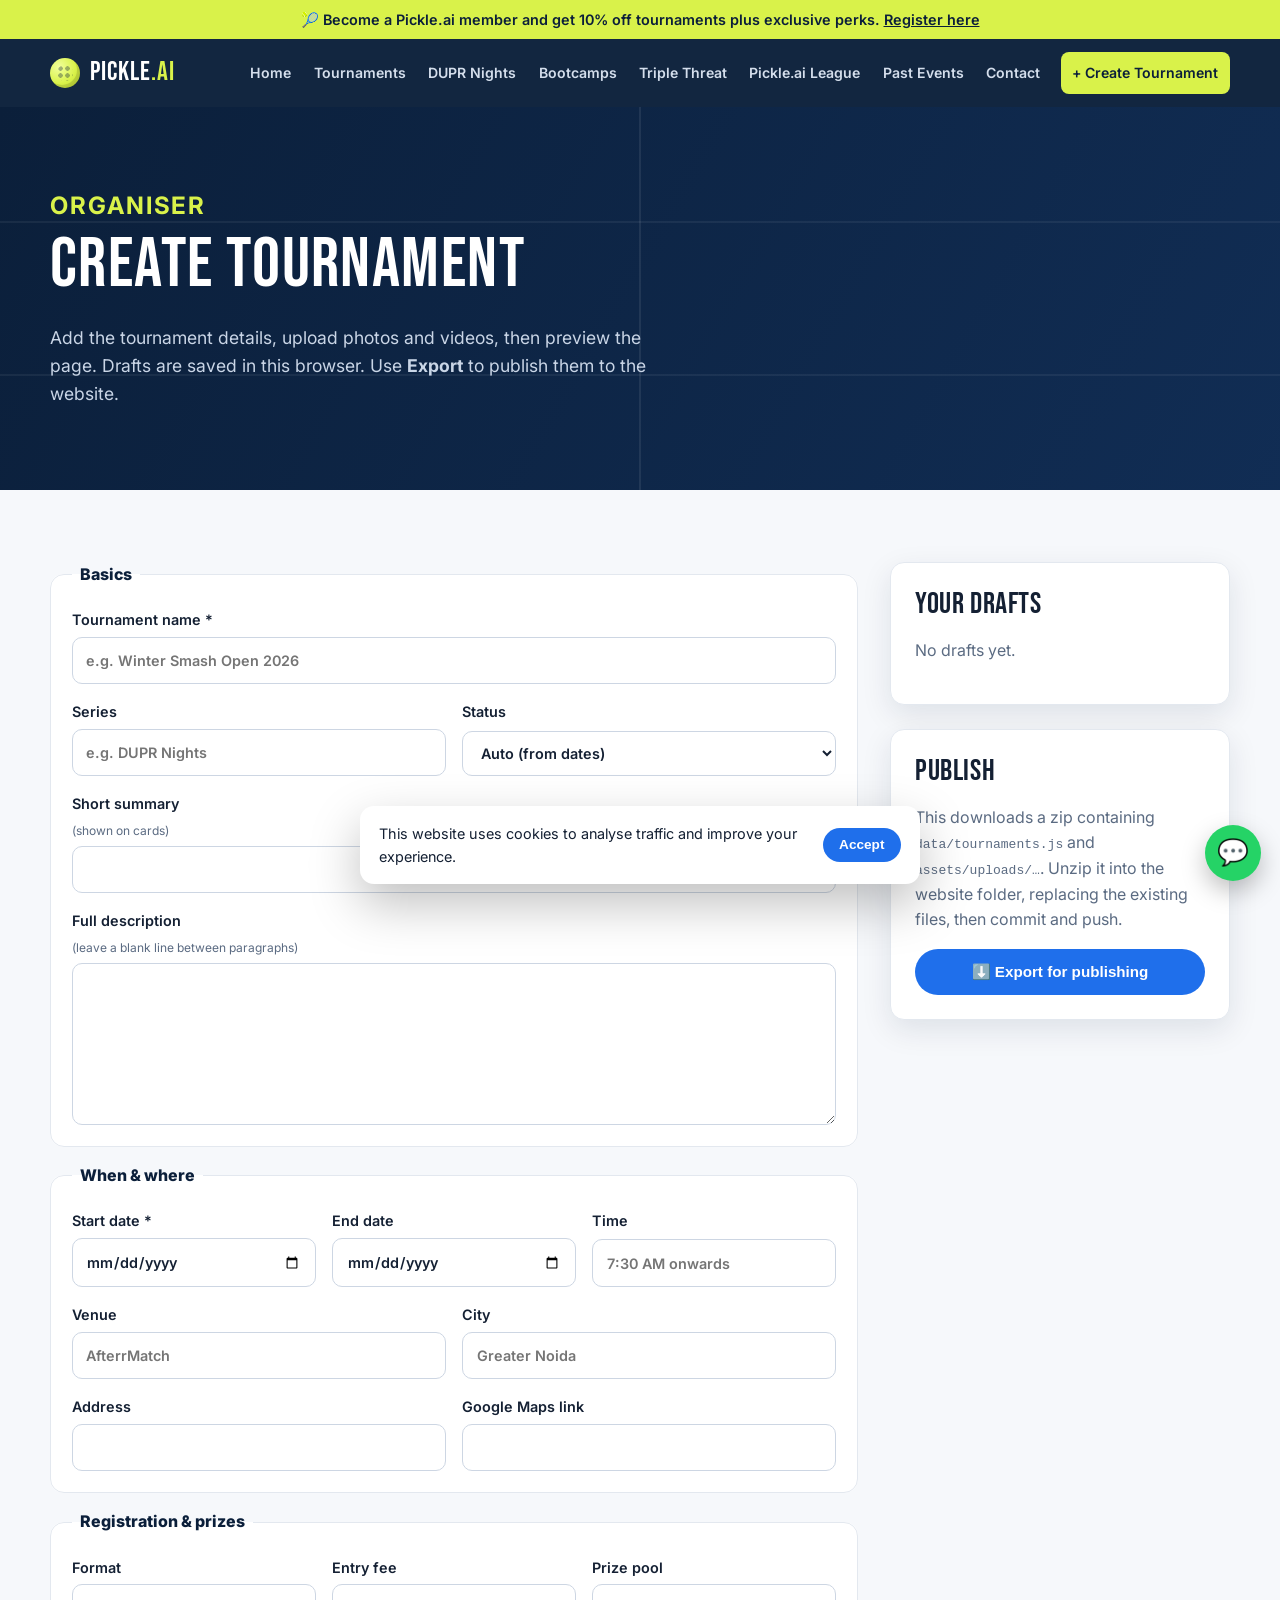
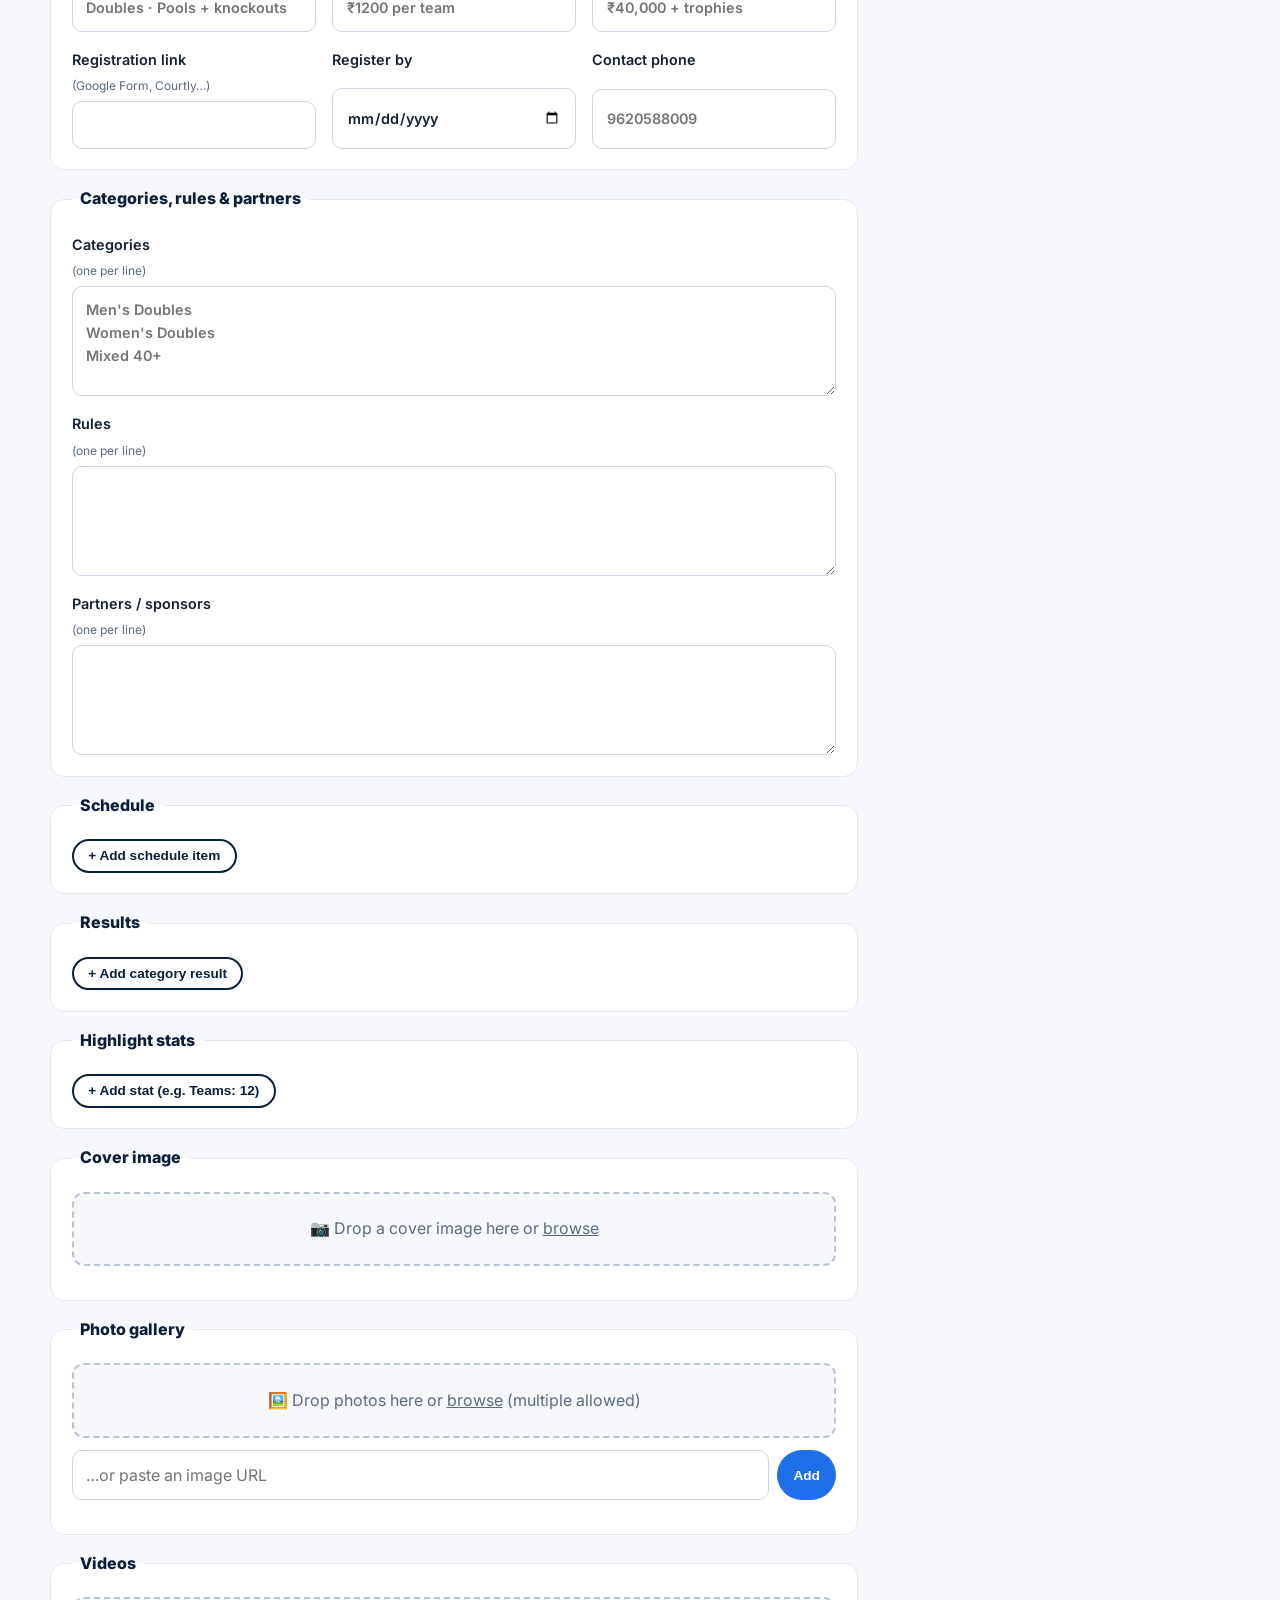
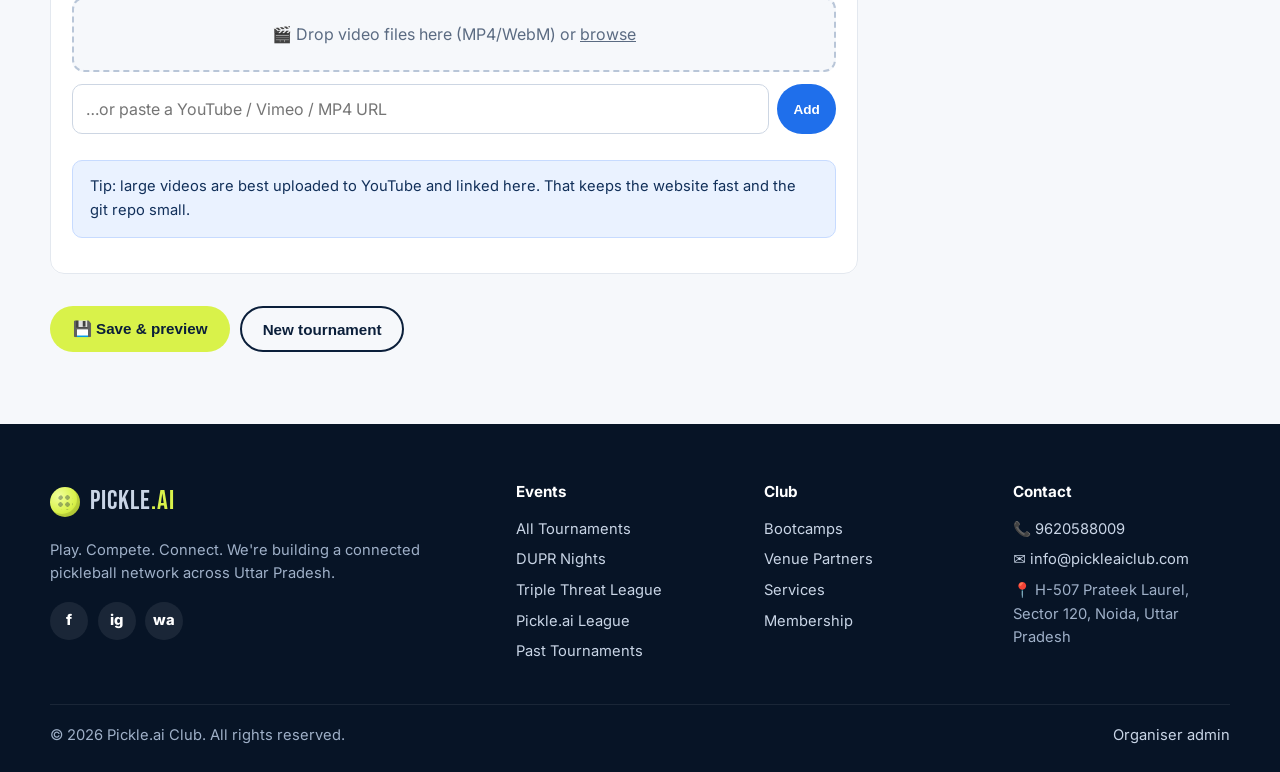
==== admin.html @ 354d8ace "Initial Pickle.ai club website Static site with home, tournaments listing/detail, DUPR Nights, bootc" ====
<!doctype html>
<html lang="en">
<head>
  <meta charset="utf-8">
  <meta name="viewport" content="width=device-width, initial-scale=1">
  <meta name="robots" content="noindex">
  <title>Create Tournament | Pickle.ai</title>
  <link href="https://fonts.googleapis.com/css2?family=Bebas+Neue&family=Inter:wght@400;600;700;800&display=swap" rel="stylesheet">
  <link rel="stylesheet" href="css/styles.css">
</head>
<body>
  <main>
    <section class="hero hero--page"><div class="container">
      <div class="tagline">Organiser</div><h1 id="page-title">Create Tournament</h1>
      <p>Add the tournament details, upload photos and videos, then preview the page. Drafts are saved in this browser. Use <b>Export</b> to publish them to the website.</p>
    </div></section>

    <section class="section"><div class="container detail-layout">
      <form id="form" class="form" novalidate>
        <fieldset>
          <legend>Basics</legend>
          <div class="form" style="gap:1rem">
            <label>Tournament name *<input name="name" required placeholder="e.g. Winter Smash Open 2026"></label>
            <div class="form-row">
              <label>Series<input name="series" list="series-list" placeholder="e.g. DUPR Nights"></label>
              <label>Status<select name="status"><option value="">Auto (from dates)</option><option value="upcoming">Upcoming</option><option value="live">Live</option><option value="completed">Completed</option></select></label>
            </div>
            <datalist id="series-list"><option>DUPR Nights</option><option>Triple Threat League</option><option>Pickle.ai League</option><option>State Championship</option><option>Open Tournament</option></datalist>
            <label>Short summary <small>(shown on cards)</small><input name="summary" maxlength="160"></label>
            <label>Full description <small>(leave a blank line between paragraphs)</small><textarea name="description" rows="6"></textarea></label>
          </div>
        </fieldset>

        <fieldset>
          <legend>When &amp; where</legend>
          <div class="form-row">
            <label>Start date *<input name="startDate" type="date" required></label>
            <label>End date<input name="endDate" type="date"></label>
            <label>Time<input name="time" placeholder="7:30 AM onwards"></label>
          </div>
          <div class="form-row" style="margin-top:1rem">
            <label>Venue<input name="venue" placeholder="AfterrMatch"></label>
            <label>City<input name="city" placeholder="Greater Noida"></label>
          </div>
          <div class="form-row" style="margin-top:1rem">
            <label>Address<input name="address"></label>
            <label>Google Maps link<input name="mapUrl" type="url"></label>
          </div>
        </fieldset>

        <fieldset>
          <legend>Registration &amp; prizes</legend>
          <div class="form-row">
            <label>Format<input name="format" placeholder="Doubles · Pools + knockouts"></label>
            <label>Entry fee<input name="entryFee" placeholder="₹1200 per team"></label>
            <label>Prize pool<input name="prizePool" placeholder="₹40,000 + trophies"></label>
          </div>
          <div class="form-row" style="margin-top:1rem">
            <label>Registration link <small>(Google Form, Courtly…)</small><input name="registrationUrl" type="url"></label>
            <label>Register by<input name="registrationDeadline" type="date"></label>
            <label>Contact phone<input name="contactPhone" type="tel" placeholder="9620588009"></label>
          </div>
        </fieldset>

        <fieldset>
          <legend>Categories, rules &amp; partners</legend>
          <label>Categories <small>(one per line)</small><textarea name="categories" rows="3" placeholder="Men's Doubles&#10;Women's Doubles&#10;Mixed 40+"></textarea></label>
          <label style="margin-top:1rem">Rules <small>(one per line)</small><textarea name="rules" rows="3"></textarea></label>
          <label style="margin-top:1rem">Partners / sponsors <small>(one per line)</small><textarea name="partners" rows="2"></textarea></label>
        </fieldset>

        <fieldset>
          <legend>Schedule</legend>
          <div id="schedule"></div>
          <button type="button" class="btn btn--ghost btn--sm" style="color:var(--navy)" data-add="schedule">+ Add schedule item</button>
        </fieldset>

        <fieldset>
          <legend>Results</legend>
          <div id="results"></div>
          <button type="button" class="btn btn--ghost btn--sm" style="color:var(--navy)" data-add="results">+ Add category result</button>
        </fieldset>

        <fieldset>
          <legend>Highlight stats</legend>
          <div id="stats"></div>
          <button type="button" class="btn btn--ghost btn--sm" style="color:var(--navy)" data-add="stats">+ Add stat (e.g. Teams: 12)</button>
        </fieldset>

        <fieldset>
          <legend>Cover image</legend>
          <div class="dropzone" data-drop="cover">📷 Drop a cover image here or <u>browse</u><input type="file" accept="image/*" hidden></div>
          <div class="thumbs" id="cover-thumbs"></div>
        </fieldset>

        <fieldset>
          <legend>Photo gallery</legend>
          <div class="dropzone" data-drop="images">🖼️ Drop photos here or <u>browse</u> (multiple allowed)<input type="file" accept="image/*" multiple hidden></div>
          <div class="repeat-row repeat-row--2" style="margin-top:.8rem"><input id="image-url" placeholder="…or paste an image URL"><button type="button" class="btn btn--blue btn--sm" id="add-image-url">Add</button></div>
          <div class="thumbs" id="images-thumbs"></div>
        </fieldset>

        <fieldset>
          <legend>Videos</legend>
          <div class="dropzone" data-drop="videos">🎬 Drop video files here (MP4/WebM) or <u>browse</u><input type="file" accept="video/*" multiple hidden></div>
          <div class="repeat-row repeat-row--2" style="margin-top:.8rem"><input id="video-url" placeholder="…or paste a YouTube / Vimeo / MP4 URL"><button type="button" class="btn btn--blue btn--sm" id="add-video-url">Add</button></div>
          <div class="thumbs" id="videos-thumbs"></div>
          <p class="notice" style="margin-top:.8rem">Tip: large videos are best uploaded to YouTube and linked here. That keeps the website fast and the git repo small.</p>
        </fieldset>

        <div id="msg"></div>
        <div style="display:flex;gap:.6rem;flex-wrap:wrap">
          <button class="btn btn--primary" type="submit">💾 Save &amp; preview</button>
          <button class="btn btn--ghost" type="button" id="reset" style="color:var(--navy)">New tournament</button>
        </div>
      </form>

      <aside class="sticky">
        <div class="panel admin-list">
          <h2>Your drafts</h2>
          <div id="drafts"><p style="color:var(--muted)">No drafts yet.</p></div>
        </div>
        <div class="panel">
          <h2>Publish</h2>
          <p style="color:var(--muted)">This downloads a zip containing <code>data/tournaments.js</code> and <code>assets/uploads/…</code>. Unzip it into the website folder, replacing the existing files, then commit and push.</p>
          <button class="btn btn--blue" id="export" style="width:100%;justify-content:center">⬇️ Export for publishing</button>
        </div>
      </aside>
    </div></section>
  </main>

  <script src="data/tournaments.js"></script>
  <script src="js/site.js"></script>
  <script src="js/store.js"></script>
  <script src="js/admin.js"></script>
</body>
</html>
---- css/styles.css ----
/* ==========================================================================
   Pickle.ai Club — site styles
   Palette: deep navy + pickleball optic yellow, with a court-blue accent.
   ========================================================================== */
:root {
  --navy: #0b1f3a;
  --navy-2: #12305a;
  --blue: #1f6feb;
  --ball: #d9f24a;
  --ball-dark: #b8d12a;
  --ink: #142033;
  --muted: #5b6b82;
  --line: #e3e8ef;
  --bg: #f6f8fb;
  --white: #fff;
  --danger: #d64545;
  --radius: 14px;
  --shadow: 0 10px 30px rgba(11, 31, 58, .10);
  --max: 1180px;
  --font: "Inter", system-ui, -apple-system, "Segoe UI", Roboto, sans-serif;
  --display: "Bebas Neue", "Oswald", Impact, sans-serif;
}

* { box-sizing: border-box; }
html { scroll-behavior: smooth; }
body { margin: 0; font-family: var(--font); color: var(--ink); background: var(--bg); line-height: 1.6; }
img, video { max-width: 100%; display: block; }
a { color: var(--blue); text-decoration: none; }
a:hover { text-decoration: underline; }
h1, h2, h3 { line-height: 1.15; margin: 0 0 .5em; }
h1, h2 { font-family: var(--display); letter-spacing: .02em; font-weight: 400; }
h2 { font-size: clamp(2rem, 4vw, 2.8rem); }
.container { width: min(100% - 2rem, var(--max)); margin-inline: auto; }
.section { padding: 72px 0; }
.section--alt { background: var(--white); }
.section--dark { background: var(--navy); color: #e8eef7; }
.section--dark h2 { color: var(--white); }
.eyebrow { text-transform: uppercase; font-weight: 700; letter-spacing: .14em; font-size: .78rem; color: var(--blue); margin-bottom: .4rem; }
.section--dark .eyebrow { color: var(--ball); }
.lead { font-size: 1.1rem; color: var(--muted); max-width: 720px; }
.section--dark .lead { color: #b9c6d8; }
.center { text-align: center; }
.center .lead { margin-inline: auto; }

/* Buttons */
.btn { display: inline-flex; align-items: center; gap: .5rem; padding: .75rem 1.3rem; border-radius: 999px; font-weight: 700; border: 2px solid transparent; cursor: pointer; font-size: .95rem; transition: transform .15s, background .15s; text-decoration: none !important; }
.btn:hover { transform: translateY(-1px); }
.btn--primary { background: var(--ball); color: var(--navy); }
.btn--primary:hover { background: var(--ball-dark); }
.btn--blue { background: var(--blue); color: var(--white); }
.btn--ghost { border-color: currentColor; color: inherit; background: transparent; }
.btn--danger { background: var(--danger); color: var(--white); }
.btn--sm { padding: .45rem .9rem; font-size: .85rem; }

/* Announcement bar */
.topbar { background: var(--ball); color: var(--navy); font-size: .9rem; font-weight: 600; text-align: center; padding: .5rem 1rem; }
.topbar a { color: var(--navy); text-decoration: underline; }

/* Header */
.site-header { position: sticky; top: 0; z-index: 50; background: rgba(11, 31, 58, .97); backdrop-filter: blur(8px); }
.site-header .container { display: flex; align-items: center; justify-content: space-between; height: 68px; gap: 1rem; }
.brand { display: flex; align-items: center; gap: .6rem; color: var(--white); font-family: var(--display); font-size: 1.7rem; letter-spacing: .04em; text-decoration: none !important; }
.brand__ball { width: 30px; height: 30px; border-radius: 50%; background: radial-gradient(circle at 30% 30%, #f1ff9b, var(--ball) 55%, var(--ball-dark)); box-shadow: inset -3px -3px 0 rgba(0,0,0,.12); position: relative; }
.brand__ball::after { content: ""; position: absolute; inset: 7px; border-radius: 50%; background: radial-gradient(circle, rgba(11,31,58,.35) 2px, transparent 2.5px) 0 0 / 7px 7px; }
.brand span b { color: var(--ball); font-weight: 400; }
.nav { display: flex; align-items: center; gap: .2rem; }
.nav a { color: #d4deec; font-weight: 600; font-size: .88rem; padding: .5rem .6rem; white-space: nowrap; border-radius: 8px; text-decoration: none; }
.nav a:hover, .nav a.active { color: var(--navy); background: var(--ball); }
.nav .btn { margin-left: .5rem; color: var(--navy); background: var(--ball); }
.nav .btn:hover { background: var(--white); }
.nav-toggle { display: none; background: none; border: 0; color: var(--white); font-size: 1.6rem; cursor: pointer; }
@media (max-width: 1240px) {
  .nav-toggle { display: block; }
  .nav { position: absolute; top: 68px; left: 0; right: 0; flex-direction: column; align-items: stretch; background: var(--navy); padding: 1rem; display: none; }
  .nav.open { display: flex; }
  .nav .btn { margin: .5rem 0 0; justify-content: center; }
}

/* Hero */
.hero { position: relative; color: var(--white); background: linear-gradient(120deg, rgba(11,31,58,.95), rgba(18,48,90,.82)), var(--hero-img, none) center/cover, var(--navy); overflow: hidden; }
.hero::before { /* court lines */ content: ""; position: absolute; inset: 0; background:
  linear-gradient(90deg, transparent calc(50% - 1px), rgba(255,255,255,.08) calc(50% - 1px), rgba(255,255,255,.08) calc(50% + 1px), transparent calc(50% + 1px)),
  linear-gradient(0deg, transparent calc(30% - 1px), rgba(255,255,255,.06) calc(30% - 1px), rgba(255,255,255,.06) calc(30% + 1px), transparent calc(30% + 1px)),
  linear-gradient(0deg, transparent calc(70% - 1px), rgba(255,255,255,.06) calc(70% - 1px), rgba(255,255,255,.06) calc(70% + 1px), transparent calc(70% + 1px)); pointer-events: none; }
.hero .container { position: relative; padding: 110px 0 100px; }
.hero h1 { font-size: clamp(3.2rem, 9vw, 6.5rem); margin-bottom: .1em; }
.hero h1 b { color: var(--ball); font-weight: 400; }
.hero .tagline { font-size: clamp(1.1rem, 2.4vw, 1.5rem); font-weight: 700; letter-spacing: .08em; text-transform: uppercase; color: var(--ball); }
.hero p { max-width: 640px; color: #c9d5e6; font-size: 1.1rem; }
.hero .actions { display: flex; flex-wrap: wrap; gap: .8rem; margin-top: 1.6rem; }
.hero--page .container { padding: 80px 0 64px; }
.hero--page h1 { font-size: clamp(2.6rem, 6vw, 4.4rem); }

/* Stats strip */
.stats { display: grid; grid-template-columns: repeat(auto-fit, minmax(160px, 1fr)); gap: 1rem; margin-top: 2.5rem; max-width: 760px; }
.stat { border-left: 3px solid var(--ball); padding-left: .9rem; }
.stat strong { display: block; font-family: var(--display); font-size: 2.2rem; font-weight: 400; color: var(--white); }
.stat span { color: #b9c6d8; font-size: .9rem; }

/* Grid + cards */
.grid { display: grid; gap: 1.4rem; grid-template-columns: repeat(auto-fill, minmax(260px, 1fr)); }
.grid--2 { grid-template-columns: repeat(auto-fit, minmax(320px, 1fr)); }
.card { background: var(--white); border: 1px solid var(--line); border-radius: var(--radius); overflow: hidden; box-shadow: var(--shadow); display: flex; flex-direction: column; }
.card__body { padding: 1.3rem; flex: 1; display: flex; flex-direction: column; }
.card__body p { color: var(--muted); margin: 0 0 1rem; }
.card__body .btn, .card__body .card__foot { margin-top: auto; }
.card__icon { width: 52px; height: 52px; border-radius: 12px; display: grid; place-items: center; background: var(--navy); color: var(--ball); font-size: 1.5rem; margin-bottom: 1rem; }
.section--dark .card { background: var(--navy-2); border-color: rgba(255,255,255,.08); color: #e8eef7; }
.section--dark .card p { color: #b9c6d8; }
.promo { padding: 1.8rem; background: linear-gradient(145deg, var(--navy-2), var(--navy)); color: var(--white); border: 1px solid rgba(255,255,255,.1); }
.promo h3 { font-family: var(--display); font-weight: 400; font-size: 1.9rem; color: var(--ball); }
.promo p { color: #c9d5e6; font-size: 1.05rem; margin: 0; }

/* Tournament cards */
.t-card__media { aspect-ratio: 16 / 9; background: linear-gradient(135deg, var(--navy), var(--blue)); position: relative; overflow: hidden; }
.t-card__media img { width: 100%; height: 100%; object-fit: cover; }
.t-card__media .placeholder { position: absolute; inset: 0; display: grid; place-items: center; color: var(--ball); font-family: var(--display); font-size: 2rem; text-align: center; padding: 1rem; }
.badge { display: inline-block; font-size: .72rem; font-weight: 800; letter-spacing: .08em; text-transform: uppercase; padding: .25rem .6rem; border-radius: 999px; background: var(--ball); color: var(--navy); }
.badge--past { background: #e3e8ef; color: var(--muted); }
.badge--live { background: var(--danger); color: var(--white); }
.badge--local { background: var(--blue); color: var(--white); }
.t-card__media .badge { position: absolute; top: .8rem; left: .8rem; }
.t-card__media .badge + .badge { left: auto; right: .8rem; }
.meta { list-style: none; padding: 0; margin: 0 0 1rem; color: var(--muted); font-size: .92rem; }
.meta li { display: flex; gap: .5rem; }
.t-card h3 a { color: var(--ink); }

/* Filters */
.toolbar { display: flex; flex-wrap: wrap; gap: .6rem; align-items: center; justify-content: space-between; margin-bottom: 1.6rem; }
.chips { display: flex; flex-wrap: wrap; gap: .5rem; }
.chip { border: 1px solid var(--line); background: var(--white); border-radius: 999px; padding: .45rem 1rem; font-weight: 600; cursor: pointer; font-size: .88rem; color: var(--ink); }
.chip.active { background: var(--navy); color: var(--white); border-color: var(--navy); }
.search { border: 1px solid var(--line); border-radius: 999px; padding: .55rem 1rem; min-width: 240px; font: inherit; }
.empty { text-align: center; color: var(--muted); padding: 3rem 1rem; border: 2px dashed var(--line); border-radius: var(--radius); background: var(--white); }

/* Venues */
.venue__head { background: var(--navy); color: var(--white); padding: 1.2rem 1.3rem; }
.venue__head h3 { margin: 0; }
.venue__head small { color: var(--ball); font-weight: 700; }

/* Tournament detail */
.detail-hero { color: var(--white); background: linear-gradient(0deg, rgba(11,31,58,.96) 10%, rgba(11,31,58,.55)), var(--cover, none) center/cover, var(--navy); }
.detail-hero .container { padding: 120px 0 48px; }
.detail-hero h1 { font-size: clamp(2.6rem, 6vw, 4.6rem); margin: .4rem 0; }
.detail-hero .meta { color: #c9d5e6; display: flex; flex-wrap: wrap; gap: .4rem 1.6rem; font-size: 1rem; }
.detail-layout { display: grid; grid-template-columns: minmax(0, 1fr) 340px; gap: 2rem; align-items: start; }
@media (max-width: 900px) { .detail-layout { grid-template-columns: 1fr; } }
.panel { background: var(--white); border: 1px solid var(--line); border-radius: var(--radius); padding: 1.5rem; box-shadow: var(--shadow); margin-bottom: 1.5rem; }
.panel h2 { font-size: 1.9rem; }
.sticky { position: sticky; top: 88px; }
.facts { list-style: none; padding: 0; margin: 0 0 1.2rem; }
.facts li { display: flex; justify-content: space-between; gap: 1rem; padding: .6rem 0; border-bottom: 1px solid var(--line); }
.facts li span:first-child { color: var(--muted); }
.facts li span:last-child { font-weight: 700; text-align: right; }
.schedule { width: 100%; border-collapse: collapse; }
.schedule td { padding: .6rem .4rem; border-bottom: 1px solid var(--line); vertical-align: top; }
.schedule td:first-child { font-weight: 700; white-space: nowrap; color: var(--blue); width: 1%; }
.tags { display: flex; flex-wrap: wrap; gap: .4rem; }
.tag { background: var(--bg); border: 1px solid var(--line); padding: .25rem .7rem; border-radius: 999px; font-size: .85rem; font-weight: 600; }
.podium { display: grid; grid-template-columns: repeat(auto-fit, minmax(180px, 1fr)); gap: 1rem; }
.podium div { border-radius: 12px; padding: 1rem; background: var(--bg); border: 1px solid var(--line); }
.podium strong { display: block; font-family: var(--display); font-size: 1.5rem; font-weight: 400; color: var(--navy); }

/* Gallery + lightbox */
.gallery { display: grid; grid-template-columns: repeat(auto-fill, minmax(180px, 1fr)); gap: .7rem; }
.gallery button { padding: 0; border: 0; cursor: zoom-in; border-radius: 10px; overflow: hidden; aspect-ratio: 1; background: var(--line); }
.gallery img { width: 100%; height: 100%; object-fit: cover; transition: transform .3s; }
.gallery button:hover img { transform: scale(1.06); }
.videos { display: grid; gap: 1rem; grid-template-columns: repeat(auto-fit, minmax(280px, 1fr)); }
.video { aspect-ratio: 16 / 9; border-radius: 12px; overflow: hidden; background: #000; }
.video iframe, .video video { width: 100%; height: 100%; border: 0; }
.lightbox { position: fixed; inset: 0; background: rgba(5, 12, 24, .92); display: none; place-items: center; z-index: 100; padding: 2rem; }
.lightbox.open { display: grid; }
.lightbox img { max-height: 88vh; border-radius: 10px; }
.lightbox button { position: absolute; background: rgba(255,255,255,.12); color: var(--white); border: 0; font-size: 1.8rem; width: 48px; height: 48px; border-radius: 50%; cursor: pointer; }
.lightbox .lb-close { top: 1rem; right: 1rem; }
.lightbox .lb-prev { left: 1rem; top: 50%; }
.lightbox .lb-next { right: 1rem; top: 50%; }

/* Forms */
.form { display: grid; gap: 1rem; }
.form-row { display: grid; gap: 1rem; grid-template-columns: repeat(auto-fit, minmax(220px, 1fr)); }
label { font-weight: 600; font-size: .9rem; display: grid; gap: .35rem; }
label small { font-weight: 400; color: var(--muted); }
input, select, textarea { font: inherit; padding: .7rem .85rem; border: 1px solid #cdd6e3; border-radius: 10px; background: var(--white); color: var(--ink); width: 100%; }
input:focus, select:focus, textarea:focus { outline: 2px solid var(--blue); outline-offset: 1px; border-color: transparent; }
textarea { min-height: 110px; resize: vertical; }
fieldset { border: 1px solid var(--line); border-radius: var(--radius); padding: 1.3rem; margin: 0; background: var(--white); }
legend { font-weight: 800; padding: 0 .5rem; color: var(--navy); }
.dropzone { border: 2px dashed #b9c6d8; border-radius: 12px; padding: 1.4rem; text-align: center; color: var(--muted); background: var(--bg); cursor: pointer; }
.dropzone.drag { border-color: var(--blue); background: #eaf2ff; }
.thumbs { display: flex; flex-wrap: wrap; gap: .6rem; margin-top: .8rem; }
.thumb { position: relative; width: 110px; height: 80px; border-radius: 8px; overflow: hidden; background: #000; }
.thumb img, .thumb video { width: 100%; height: 100%; object-fit: cover; }
.thumb button { position: absolute; top: 4px; right: 4px; width: 22px; height: 22px; border-radius: 50%; border: 0; background: rgba(0,0,0,.7); color: #fff; cursor: pointer; line-height: 1; }
.repeat-row { display: grid; grid-template-columns: 150px 1fr auto; gap: .5rem; margin-bottom: .5rem; }
.repeat-row--2 { grid-template-columns: 1fr auto; }
.notice { padding: .9rem 1.1rem; border-radius: 10px; background: #eaf2ff; border: 1px solid #c7dbff; color: var(--navy-2); font-size: .92rem; }
.notice--ok { background: #eefbd0; border-color: #d4ee8f; }
.admin-list .row { display: flex; justify-content: space-between; align-items: center; gap: 1rem; padding: .8rem 0; border-bottom: 1px solid var(--line); }

/* Contact */
.contact-grid { display: grid; grid-template-columns: 1fr 1.3fr; gap: 2rem; }
@media (max-width: 800px) { .contact-grid { grid-template-columns: 1fr; } }
.contact-list { list-style: none; padding: 0; margin: 0; display: grid; gap: 1rem; }
.contact-list li { display: flex; gap: .8rem; align-items: flex-start; }
.contact-list .card__icon { margin: 0; width: 42px; height: 42px; font-size: 1.1rem; flex: none; }

/* CTA band */
.cta { background: var(--ball); color: var(--navy); border-radius: var(--radius); padding: 2.4rem; display: flex; flex-wrap: wrap; align-items: center; justify-content: space-between; gap: 1rem; }
.cta h2 { margin: 0; }

/* Footer */
.site-footer { background: #071426; color: #9fb0c8; padding: 56px 0 24px; font-size: .92rem; }
.site-footer .cols { display: grid; gap: 2rem; grid-template-columns: 2fr 1fr 1fr 1fr; }
@media (max-width: 800px) { .site-footer .cols { grid-template-columns: 1fr 1fr; } }
.site-footer h4 { color: var(--white); margin: 0 0 .8rem; font-size: .95rem; }
.site-footer ul { list-style: none; padding: 0; margin: 0; display: grid; gap: .45rem; }
.site-footer a { color: #c9d5e6; }
.site-footer .bottom { border-top: 1px solid rgba(255,255,255,.08); margin-top: 2.5rem; padding-top: 1.2rem; display: flex; flex-wrap: wrap; justify-content: space-between; gap: 1rem; }
.socials { display: flex; gap: .6rem; margin-top: 1rem; }
.socials a { width: 38px; height: 38px; border-radius: 50%; display: grid; place-items: center; background: rgba(255,255,255,.08); color: var(--white); font-weight: 800; text-decoration: none; }

/* Cookie banner */
.cookie { position: fixed; bottom: 1rem; left: 1rem; right: 1rem; max-width: 560px; margin-inline: auto; background: var(--white); border-radius: var(--radius); box-shadow: 0 20px 50px rgba(0,0,0,.25); padding: 1rem 1.2rem; display: flex; gap: 1rem; align-items: center; z-index: 90; font-size: .9rem; }

.wa-float { position: fixed; right: 1.2rem; bottom: 1.2rem; width: 56px; height: 56px; border-radius: 50%; background: #25d366; color: #fff; display: grid; place-items: center; font-size: 1.6rem; box-shadow: 0 10px 25px rgba(0,0,0,.25); z-index: 80; text-decoration: none !important; }
.hidden { display: none !important; }
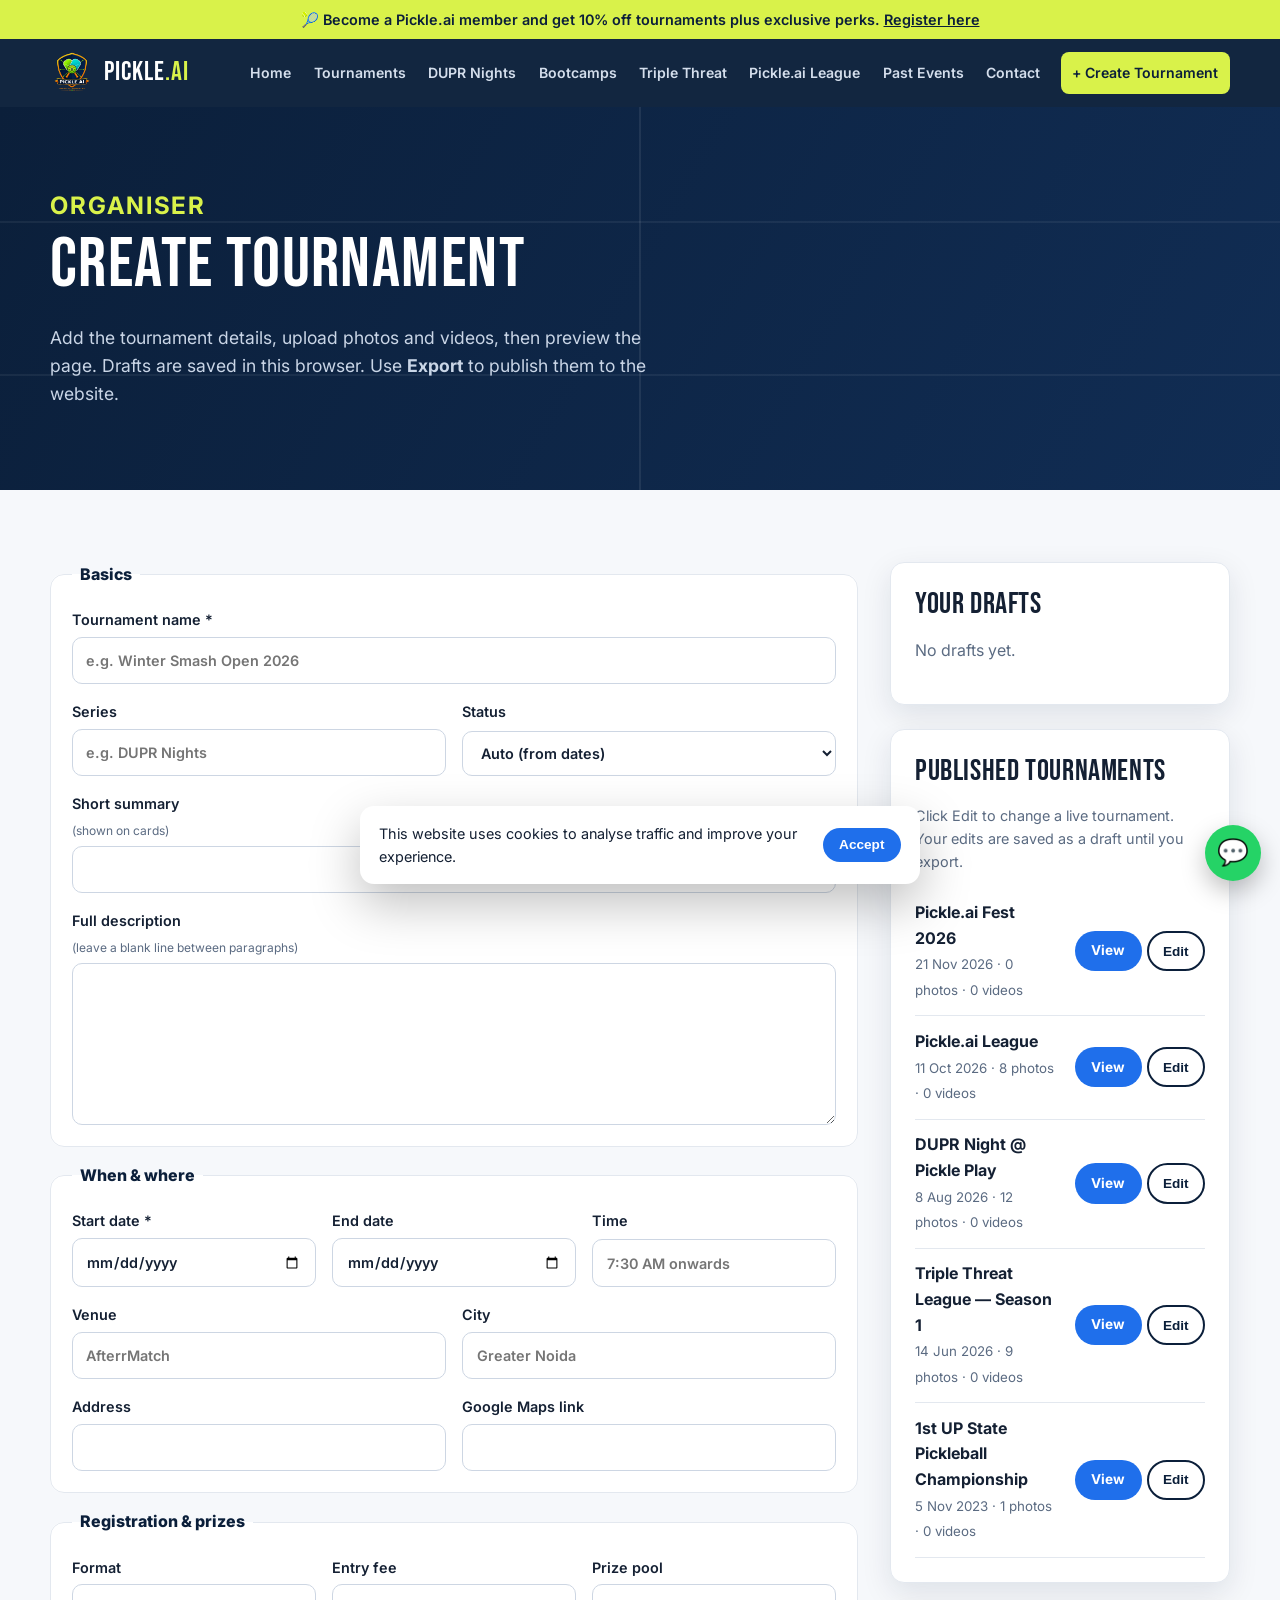
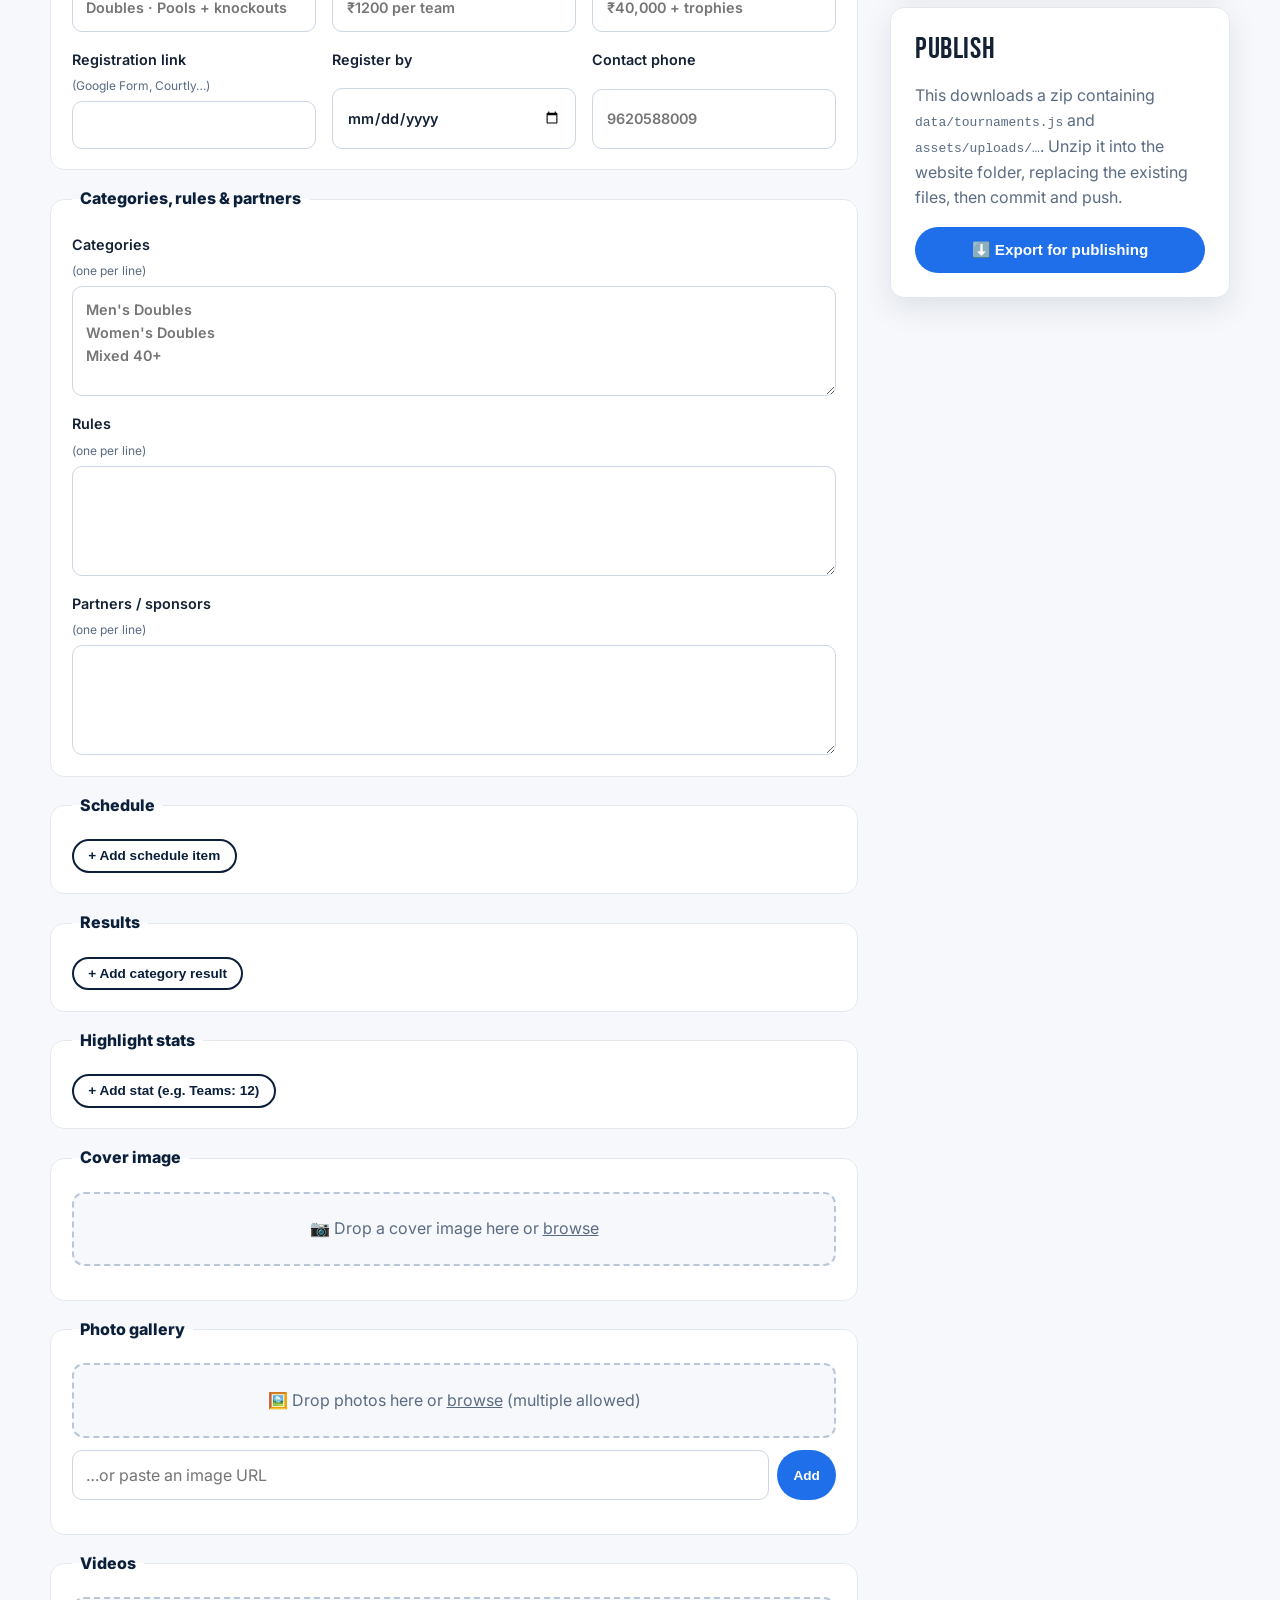
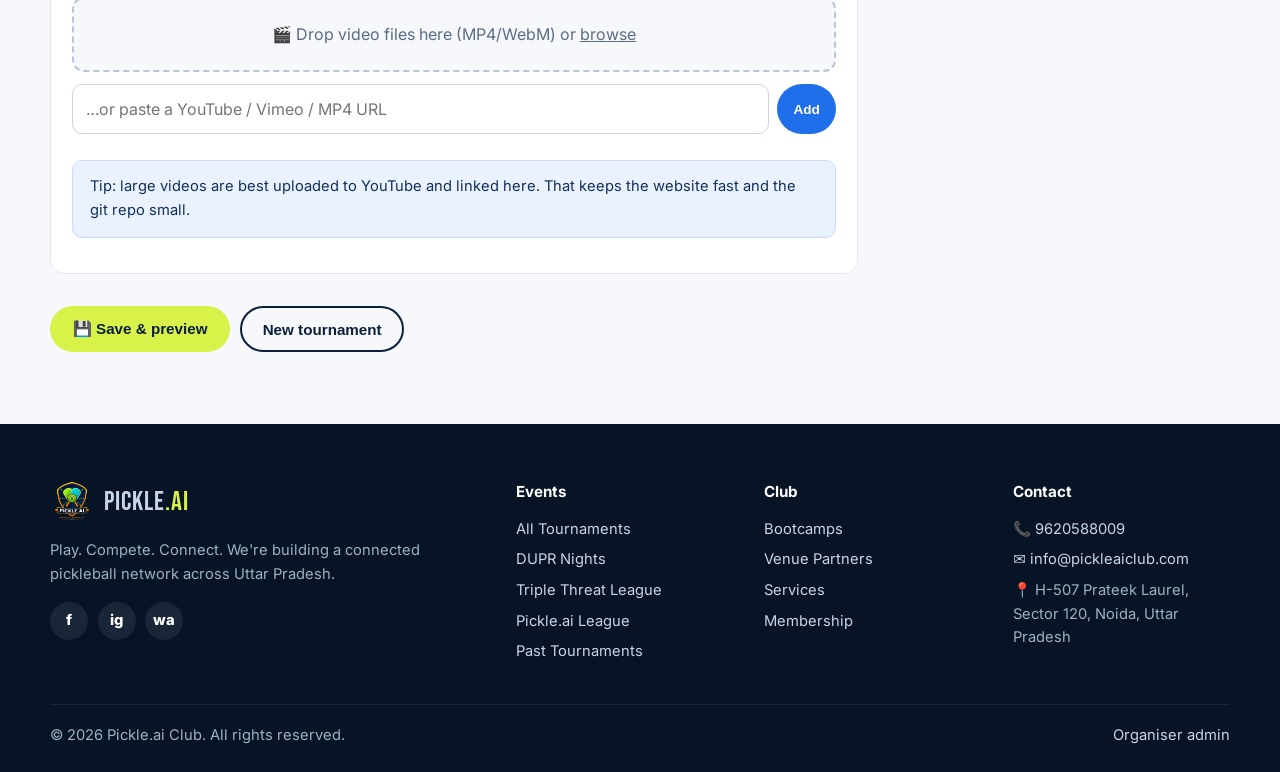
==== commit a2239671: "Allow editing published tournaments Every tournament page now has an Edit button, and the Create pag" ====
--- a/admin.html
+++ b/admin.html
@@ -120,6 +120,11 @@
           <h2>Your drafts</h2>
           <div id="drafts"><p style="color:var(--muted)">No drafts yet.</p></div>
         </div>
+        <div class="panel admin-list">
+          <h2>Published tournaments</h2>
+          <p style="color:var(--muted);font-size:.9rem">Click Edit to change a live tournament. Your edits are saved as a draft until you export.</p>
+          <div id="published"></div>
+        </div>
         <div class="panel">
           <h2>Publish</h2>
           <p style="color:var(--muted)">This downloads a zip containing <code>data/tournaments.js</code> and <code>assets/uploads/…</code>. Unzip it into the website folder, replacing the existing files, then commit and push.</p>
--- a/css/styles.css
+++ b/css/styles.css
@@ -62,6 +62,12 @@
 .brand { display: flex; align-items: center; gap: .6rem; color: var(--white); font-family: var(--display); font-size: 1.7rem; letter-spacing: .04em; text-decoration: none !important; }
 .brand__ball { width: 30px; height: 30px; border-radius: 50%; background: radial-gradient(circle at 30% 30%, #f1ff9b, var(--ball) 55%, var(--ball-dark)); box-shadow: inset -3px -3px 0 rgba(0,0,0,.12); position: relative; }
 .brand__ball::after { content: ""; position: absolute; inset: 7px; border-radius: 50%; background: radial-gradient(circle, rgba(11,31,58,.35) 2px, transparent 2.5px) 0 0 / 7px 7px; }
+.brand__logo { width: 44px; height: 44px; object-fit: contain; }
+.venue__img { aspect-ratio: 16 / 9; width: 100%; object-fit: cover; }
+.camp__img { aspect-ratio: 4 / 3; width: 100%; object-fit: cover; }
+.split { display: grid; grid-template-columns: 1fr 1fr; gap: 2rem; align-items: center; }
+@media (max-width: 800px) { .split { grid-template-columns: 1fr; } }
+.split img { border-radius: var(--radius); box-shadow: var(--shadow); }
 .brand span b { color: var(--ball); font-weight: 400; }
 .nav { display: flex; align-items: center; gap: .2rem; }
 .nav a { color: #d4deec; font-weight: 600; font-size: .88rem; padding: .5rem .6rem; white-space: nowrap; border-radius: 8px; text-decoration: none; }
@@ -77,7 +83,7 @@
 }
 
 /* Hero */
-.hero { position: relative; color: var(--white); background: linear-gradient(120deg, rgba(11,31,58,.95), rgba(18,48,90,.82)), var(--hero-img, none) center/cover, var(--navy); overflow: hidden; }
+.hero { background-size: cover !important; background-position: center !important; position: relative; color: var(--white); background: linear-gradient(120deg, rgba(11,31,58,.95), rgba(18,48,90,.82)), var(--navy); overflow: hidden; }
 .hero::before { /* court lines */ content: ""; position: absolute; inset: 0; background:
   linear-gradient(90deg, transparent calc(50% - 1px), rgba(255,255,255,.08) calc(50% - 1px), rgba(255,255,255,.08) calc(50% + 1px), transparent calc(50% + 1px)),
   linear-gradient(0deg, transparent calc(30% - 1px), rgba(255,255,255,.06) calc(30% - 1px), rgba(255,255,255,.06) calc(30% + 1px), transparent calc(30% + 1px)),
@@ -139,7 +145,7 @@
 .venue__head small { color: var(--ball); font-weight: 700; }
 
 /* Tournament detail */
-.detail-hero { color: var(--white); background: linear-gradient(0deg, rgba(11,31,58,.96) 10%, rgba(11,31,58,.55)), var(--cover, none) center/cover, var(--navy); }
+.detail-hero { background-size: cover !important; background-position: center !important; color: var(--white); background: linear-gradient(0deg, rgba(11,31,58,.96) 10%, rgba(11,31,58,.55)), var(--navy); }
 .detail-hero .container { padding: 120px 0 48px; }
 .detail-hero h1 { font-size: clamp(2.6rem, 6vw, 4.6rem); margin: .4rem 0; }
 .detail-hero .meta { color: #c9d5e6; display: flex; flex-wrap: wrap; gap: .4rem 1.6rem; font-size: 1rem; }
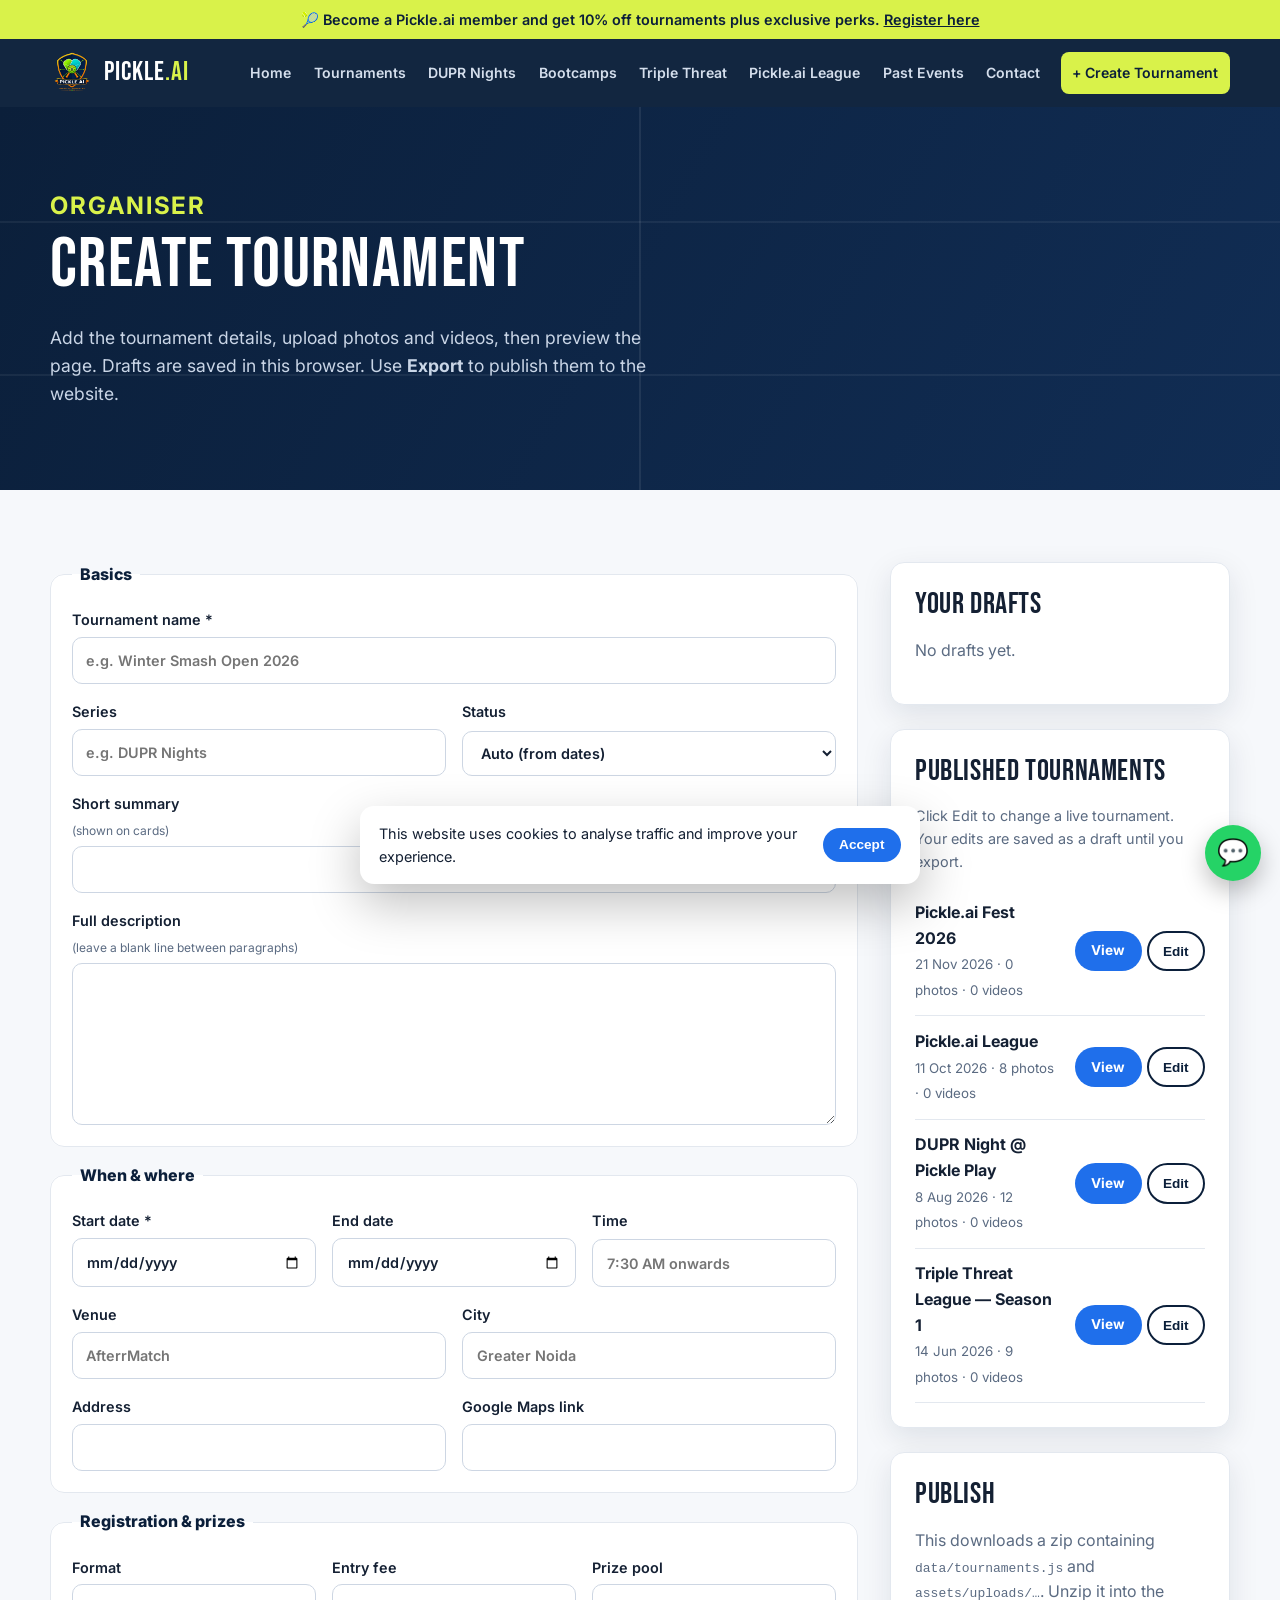
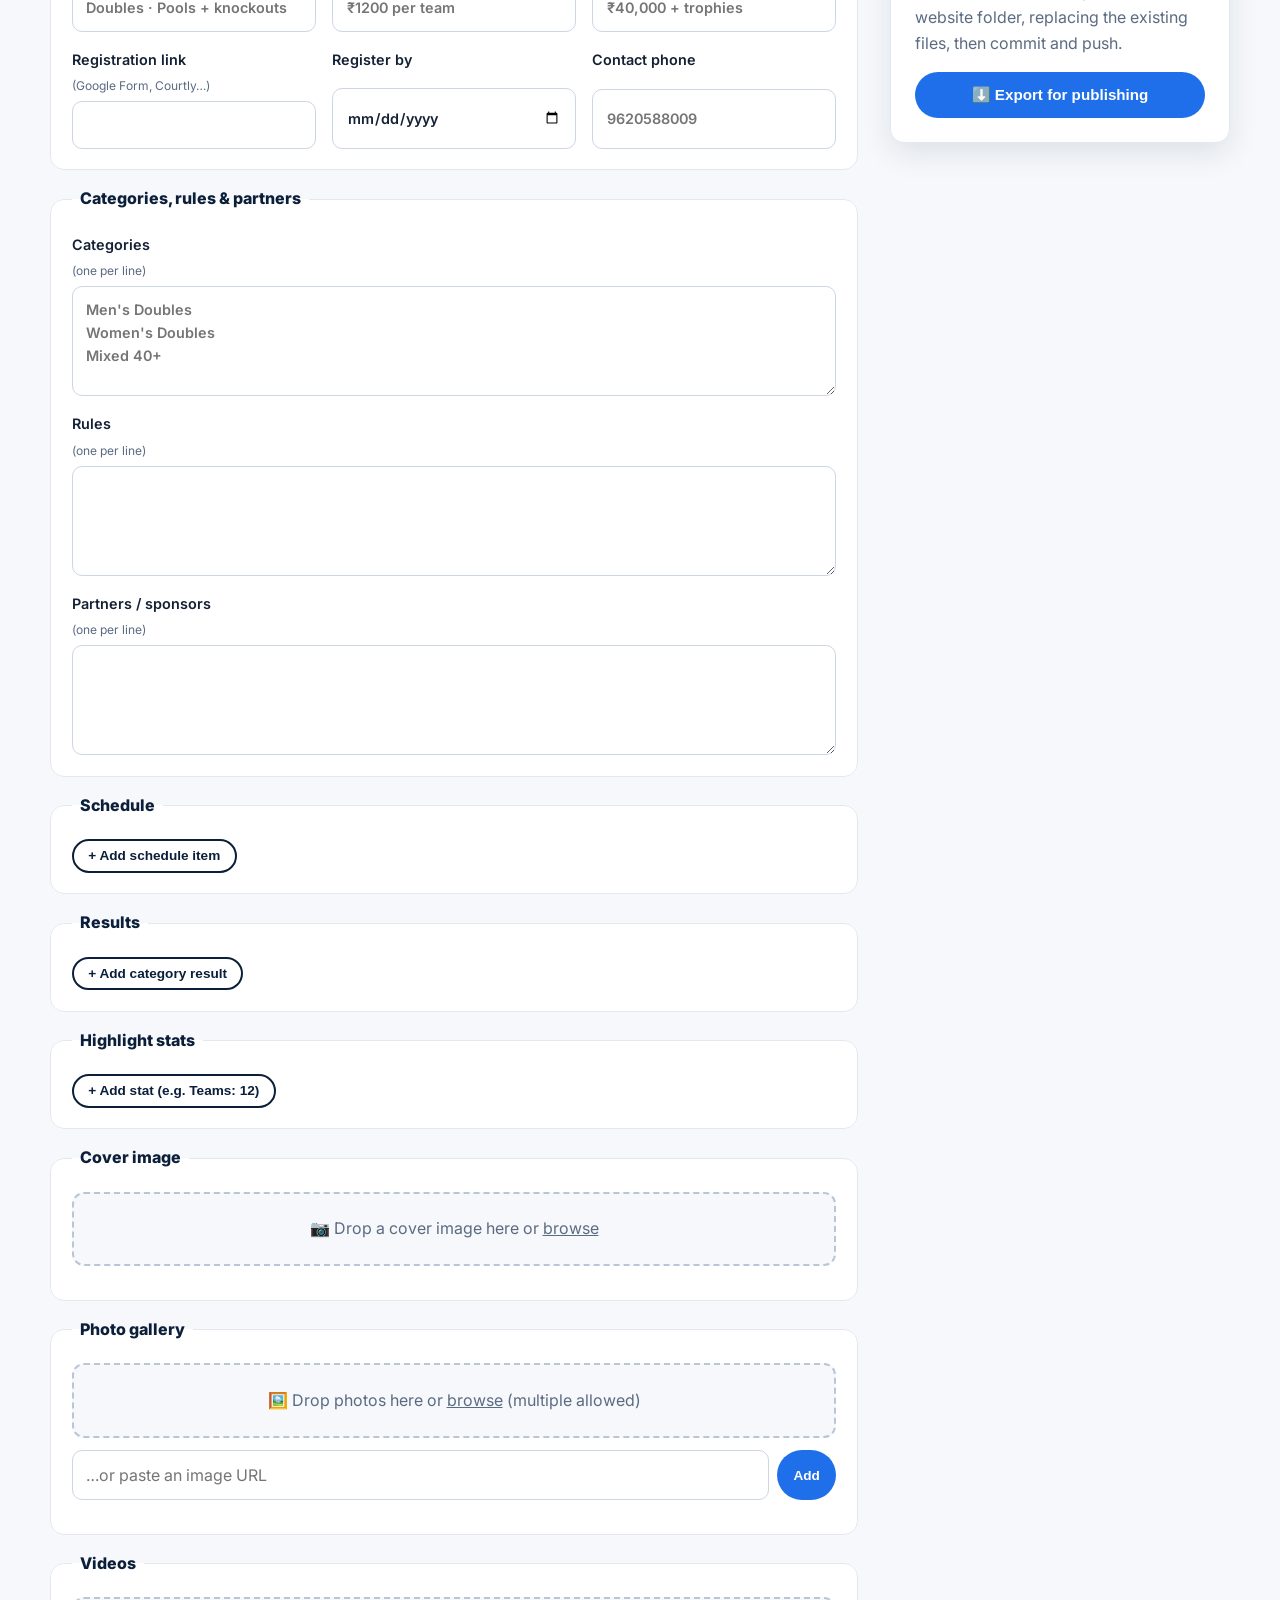
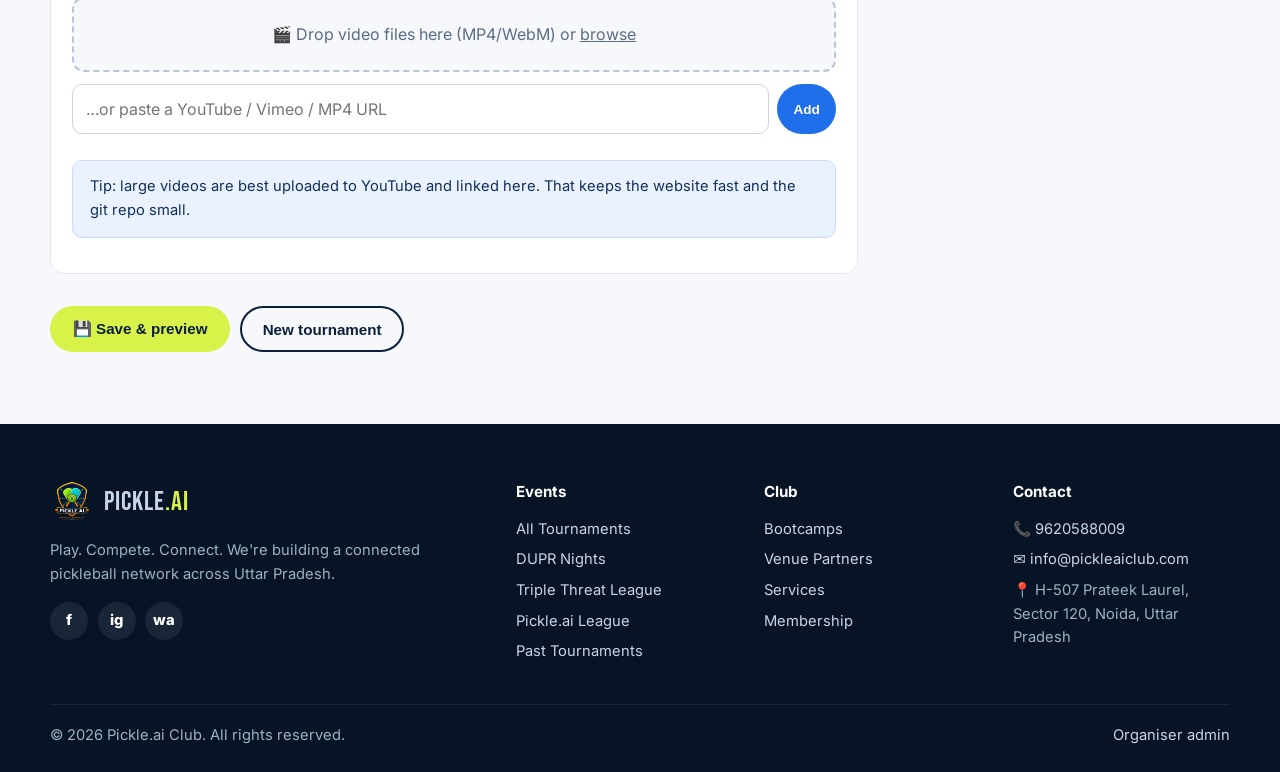
==== commit 035d4055: "Remove 1st UP State Pickleball Championship Drop the tournament, its group photo and all related men" ====
--- a/admin.html
+++ b/admin.html
@@ -25,7 +25,7 @@
               <label>Series<input name="series" list="series-list" placeholder="e.g. DUPR Nights"></label>
               <label>Status<select name="status"><option value="">Auto (from dates)</option><option value="upcoming">Upcoming</option><option value="live">Live</option><option value="completed">Completed</option></select></label>
             </div>
-            <datalist id="series-list"><option>DUPR Nights</option><option>Triple Threat League</option><option>Pickle.ai League</option><option>State Championship</option><option>Open Tournament</option></datalist>
+            <datalist id="series-list"><option>DUPR Nights</option><option>Triple Threat League</option><option>Pickle.ai League</option><option>Pickle.ai Fest</option><option>Open Tournament</option></datalist>
             <label>Short summary <small>(shown on cards)</small><input name="summary" maxlength="160"></label>
             <label>Full description <small>(leave a blank line between paragraphs)</small><textarea name="description" rows="6"></textarea></label>
           </div>
